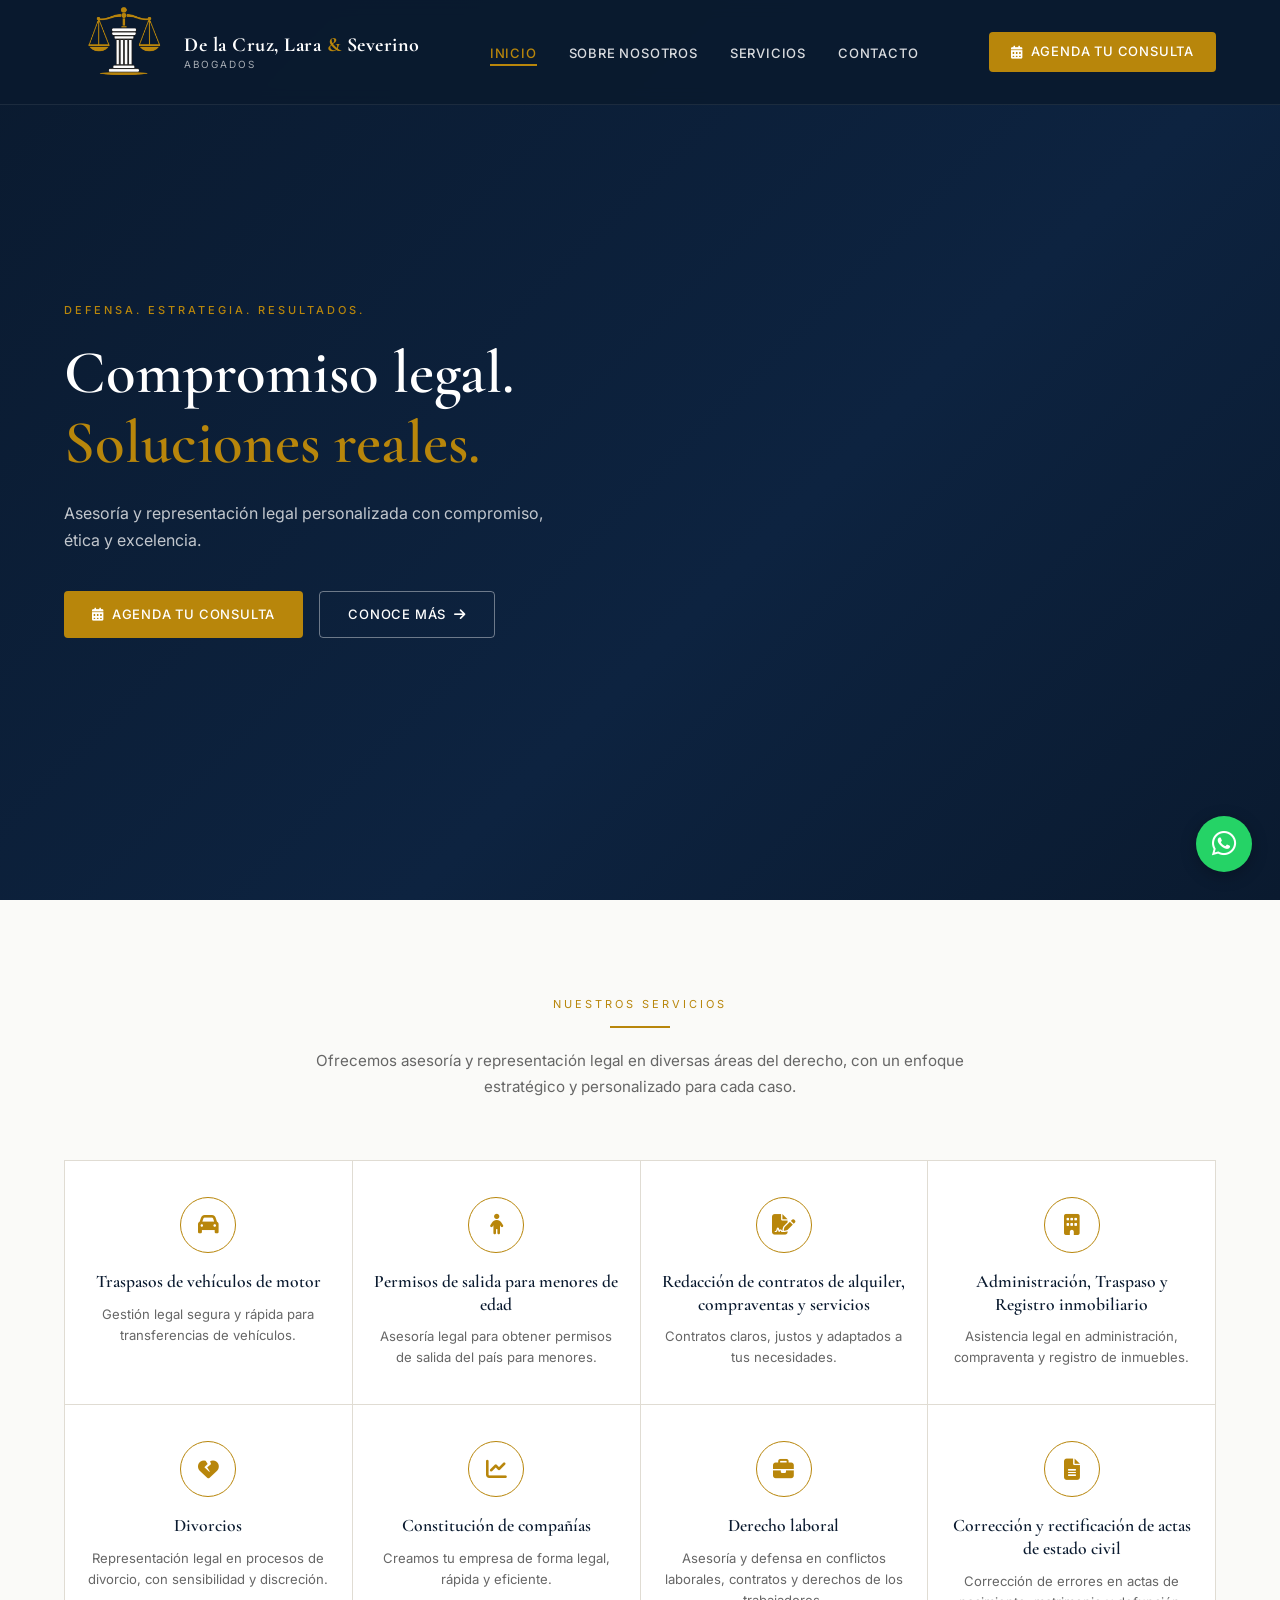
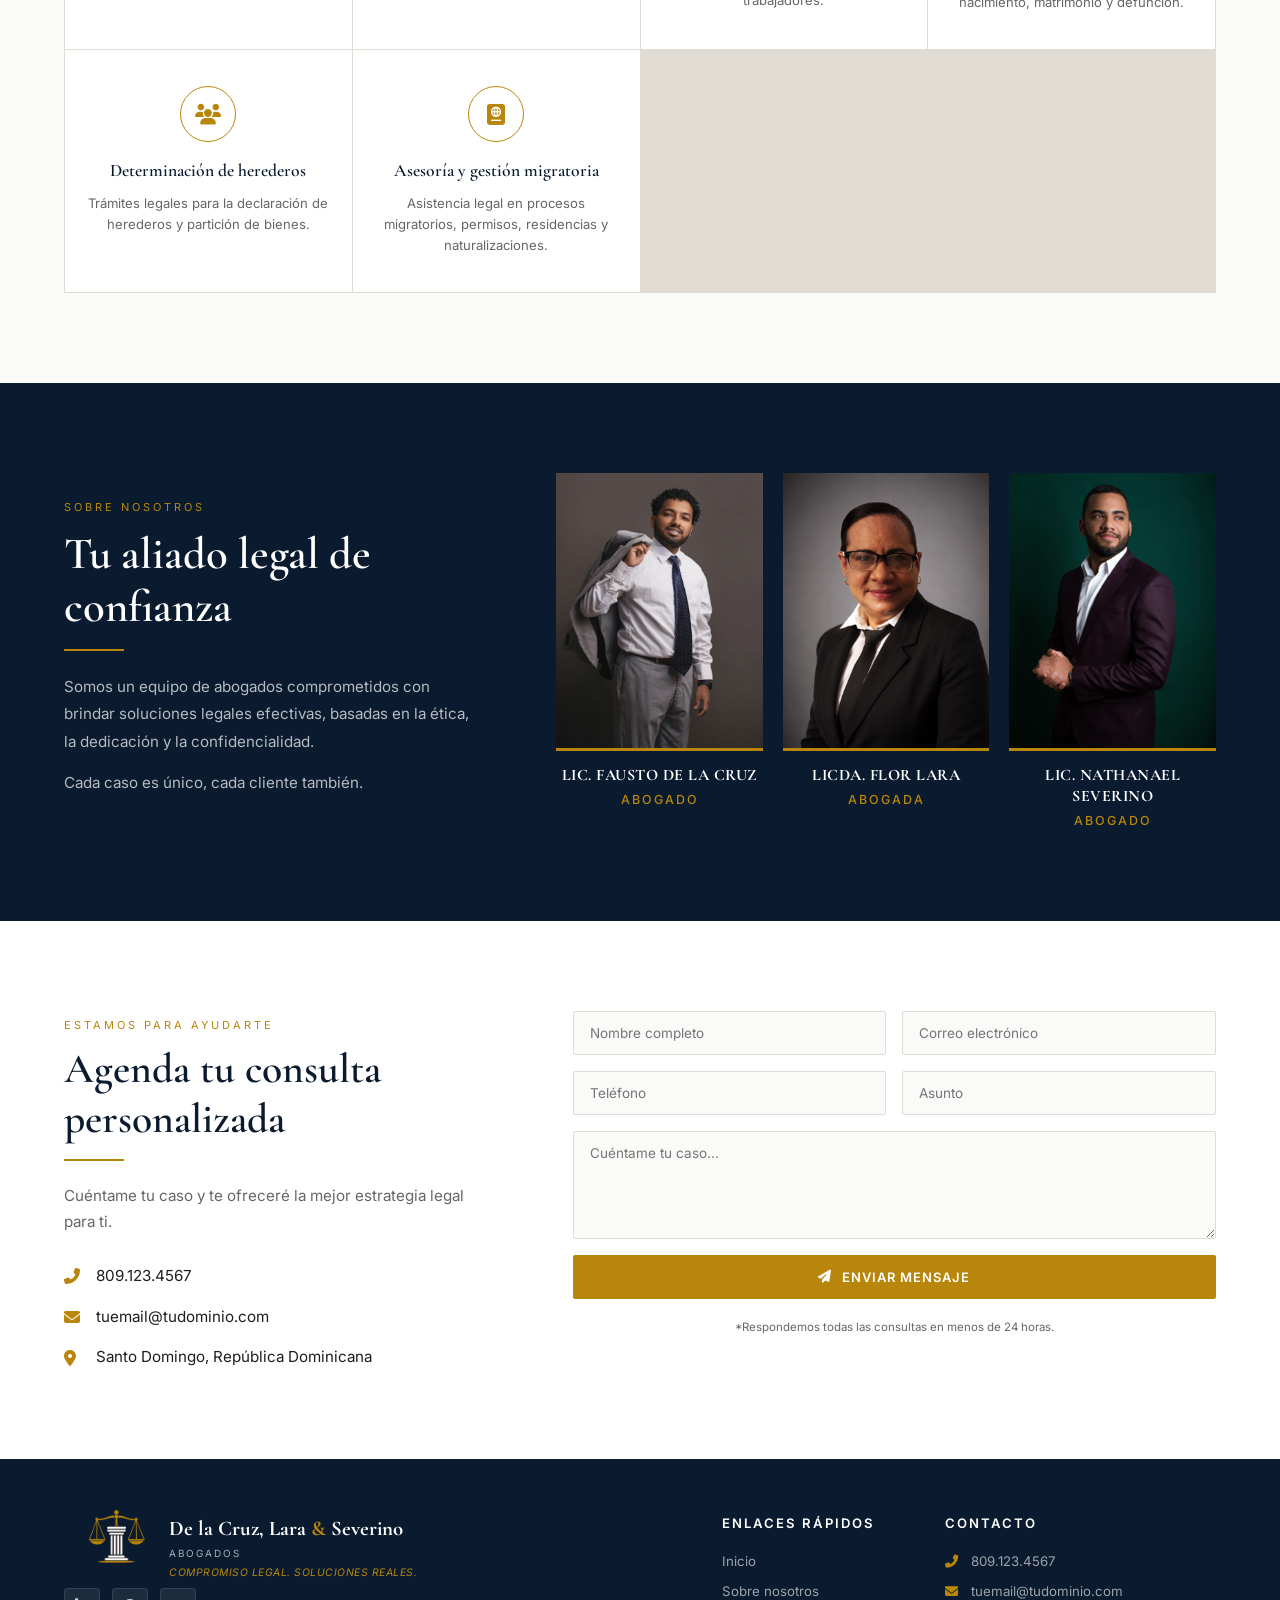
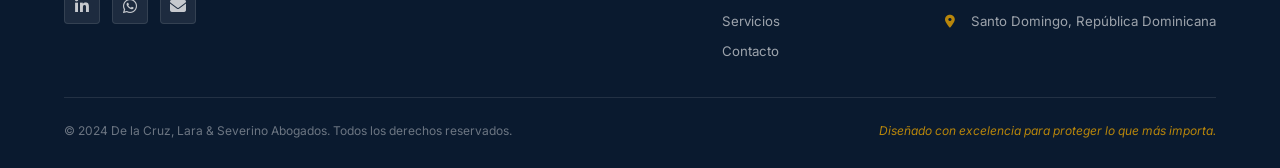
==== index.html @ ac481fff "Primer commit sitio web firma legal" ====
<!DOCTYPE html>
<html lang="es">
<head>
    <meta charset="UTF-8">
    <meta name="viewport" content="width=device-width, initial-scale=1.0, user-scalable=yes">
    <title>De la Cruz, Lara & Severino | Abogados</title>
    <meta name="description" content="Firma de abogados en República Dominicana especializada en derecho laboral, migratorio, inmobiliario, corporativo y civil. Compromiso legal, soluciones reales.">
    <link href="https://fonts.googleapis.com/css2?family=Cormorant+Garamond:wght@400;500;600;700&family=Inter:wght@300;400;500;600;700&display=swap" rel="stylesheet">
    <link rel="stylesheet" href="https://cdnjs.cloudflare.com/ajax/libs/font-awesome/6.5.1/css/all.min.css">
    <link rel="stylesheet" href="css/style.css">
</head>
<body>

<!-- HEADER -->
<header class="header">
    <div class="container nav-container">
        <div class="logo-area">
            <img src="images/logo.png" alt="Logo De la Cruz, Lara & Severino" class="logo-img">
            <div class="logo-text">
                <div class="logo-firma">De la Cruz, Lara <span>&</span> Severino</div>
                <div class="logo-sub">ABOGADOS</div>
            </div>
        </div>
        <nav>
            <ul class="menu">
                <li><a href="#inicio" class="active">Inicio</a></li>
                <li><a href="#sobre-nosotros">Sobre nosotros</a></li>
                <li><a href="#servicios">Servicios</a></li>
                <li><a href="#contacto">Contacto</a></li>
            </ul>
        </nav>
        <a href="#contacto" class="btn-header"><i class="fas fa-calendar-alt"></i> Agenda tu consulta</a>
    </div>
</header>

<main>
    <!-- HERO -->
    <section id="inicio" class="hero">
        <div class="container hero-container">
            <div class="hero-text">
                <p class="hero-eyebrow">DEFENSA. ESTRATEGIA. RESULTADOS.</p>
                <h1>Compromiso legal.<br><span>Soluciones reales.</span></h1>
                <p class="hero-desc">Asesoría y representación legal personalizada con compromiso, ética y excelencia.</p>
                <div class="hero-buttons">
                    <a href="#contacto" class="btn-primary"><i class="fas fa-calendar-alt"></i> Agenda tu consulta</a>
                    <a href="#servicios" class="btn-secondary">Conoce más <i class="fas fa-arrow-right"></i></a>
                </div>
            </div>
            <div class="hero-image">
                <img src="images/hero-team.png" alt="Equipo de abogados" onerror="this.style.display='none'">
            </div>
        </div>
    </section>

    <!-- SERVICIOS -->
    <section id="servicios" class="services">
        <div class="container">
            <div class="services-header">
                <span>NUESTROS SERVICIOS</span>
                <div class="gold-line"></div>
                <p>Ofrecemos asesoría y representación legal en diversas áreas del derecho, con un enfoque estratégico y personalizado para cada caso.</p>
            </div>
            <div class="services-grid">
                <div class="service-item">
                    <div class="service-icon"><i class="fas fa-car"></i></div>
                    <h3>Traspasos de vehículos de motor</h3>
                    <p>Gestión legal segura y rápida para transferencias de vehículos.</p>
                </div>
                <div class="service-item">
                    <div class="service-icon"><i class="fas fa-child"></i></div>
                    <h3>Permisos de salida para menores de edad</h3>
                    <p>Asesoría legal para obtener permisos de salida del país para menores.</p>
                </div>
                <div class="service-item">
                    <div class="service-icon"><i class="fas fa-file-signature"></i></div>
                    <h3>Redacción de contratos de alquiler, compraventas y servicios</h3>
                    <p>Contratos claros, justos y adaptados a tus necesidades.</p>
                </div>
                <div class="service-item">
                    <div class="service-icon"><i class="fas fa-building"></i></div>
                    <h3>Administración, Traspaso y Registro inmobiliario</h3>
                    <p>Asistencia legal en administración, compraventa y registro de inmuebles.</p>
                </div>
                <div class="service-item">
                    <div class="service-icon"><i class="fas fa-heart-broken"></i></div>
                    <h3>Divorcios</h3>
                    <p>Representación legal en procesos de divorcio, con sensibilidad y discreción.</p>
                </div>
                <div class="service-item">
                    <div class="service-icon"><i class="fas fa-chart-line"></i></div>
                    <h3>Constitución de compañías</h3>
                    <p>Creamos tu empresa de forma legal, rápida y eficiente.</p>
                </div>
                <div class="service-item">
                    <div class="service-icon"><i class="fas fa-briefcase"></i></div>
                    <h3>Derecho laboral</h3>
                    <p>Asesoría y defensa en conflictos laborales, contratos y derechos de los trabajadores.</p>
                </div>
                <div class="service-item">
                    <div class="service-icon"><i class="fas fa-file-alt"></i></div>
                    <h3>Corrección y rectificación de actas de estado civil</h3>
                    <p>Corrección de errores en actas de nacimiento, matrimonio y defunción.</p>
                </div>
                <div class="service-item">
                    <div class="service-icon"><i class="fas fa-users"></i></div>
                    <h3>Determinación de herederos</h3>
                    <p>Trámites legales para la declaración de herederos y partición de bienes.</p>
                </div>
                <div class="service-item">
                    <div class="service-icon"><i class="fas fa-passport"></i></div>
                    <h3>Asesoría y gestión migratoria</h3>
                    <p>Asistencia legal en procesos migratorios, permisos, residencias y naturalizaciones.</p>
                </div>
            </div>
        </div>
    </section>

    <!-- SOBRE NOSOTROS -->
    <section id="sobre-nosotros" class="about">
        <div class="container about-container">
            <div class="about-left">
                <span class="section-eyebrow">SOBRE NOSOTROS</span>
                <h2>Tu aliado legal de confianza</h2>
                <div class="gold-line-left"></div>
                <p>Somos un equipo de abogados comprometidos con brindar soluciones legales efectivas, basadas en la ética, la dedicación y la confidencialidad.</p>
                <p>Cada caso es único, cada cliente también.</p>
            </div>
            <div class="about-right">
                <div class="about-team">
                    <div class="team-member">
                        <div class="member-img-wrap">
                            <img src="images/fausto.png" alt="Fausto De La Cruz" class="member-img">
                        </div>
                        <h3>LIC. FAUSTO DE LA CRUZ</h3>
                        <p>Abogado</p>
                    </div>
                    <div class="team-member">
                        <div class="member-img-wrap">
                            <img src="images/flor.png" alt="Flor Lara" class="member-img">
                        </div>
                        <h3>LICDA. FLOR LARA</h3>
                        <p>Abogada</p>
                    </div>
                    <div class="team-member">
                        <div class="member-img-wrap">
                            <img src="images/nathanael.png" alt="Nathanael Severino" class="member-img">
                        </div>
                        <h3>LIC. NATHANAEL SEVERINO</h3>
                        <p>Abogado</p>
                    </div>
                </div>
            </div>
        </div>
    </section>

    <!-- CONTACTO -->
    <section id="contacto" class="contact">
        <div class="container">
            <div class="contact-wrapper">
                <div class="contact-left">
                    <span class="section-eyebrow light">ESTAMOS PARA AYUDARTE</span>
                    <h2>Agenda tu consulta personalizada</h2>
                    <div class="gold-line-left"></div>
                    <p>Cuéntame tu caso y te ofreceré la mejor estrategia legal para ti.</p>
                    <ul class="contact-info-list">
                        <li><i class="fas fa-phone-alt"></i> 809.123.4567</li>
                        <li><i class="fas fa-envelope"></i> tuemail@tudominio.com</li>
                        <li><i class="fas fa-map-marker-alt"></i> Santo Domingo, República Dominicana</li>
                    </ul>
                </div>
                <div class="contact-right">
                    <form class="contact-form" id="contactForm">
                        <div class="form-row">
                            <input type="text" placeholder="Nombre completo" required>
                            <input type="email" placeholder="Correo electrónico" required>
                        </div>
                        <div class="form-row">
                            <input type="tel" placeholder="Teléfono" required>
                            <input type="text" placeholder="Asunto" required>
                        </div>
                        <textarea placeholder="Cuéntame tu caso..." rows="5" required></textarea>
                        <button type="submit"><i class="fas fa-paper-plane"></i> Enviar mensaje</button>
                        <p class="response-note">*Respondemos todas las consultas en menos de 24 horas.</p>
                    </form>
                </div>
            </div>
        </div>
    </section>
</main>

<!-- FOOTER -->
<footer class="footer">
    <div class="container">
        <div class="footer-top">
            <div class="footer-logo-area">
                <div class="footer-logo-wrap">
                    <img src="images/logo.png" alt="Logo" class="footer-logo-img">
                    <div>
                        <div class="logo-firma-footer">De la Cruz, Lara <span>&</span> Severino</div>
                        <div class="logo-sub-footer">ABOGADOS</div>
                        <div class="logo-eslogan-footer">COMPROMISO LEGAL. SOLUCIONES REALES.</div>
                    </div>
                </div>
                <div class="footer-social">
                    <a href="#" target="_blank"><i class="fab fa-linkedin-in"></i></a>
                    <a href="#" target="_blank"><i class="fab fa-whatsapp"></i></a>
                    <a href="#" target="_blank"><i class="fas fa-envelope"></i></a>
                </div>
            </div>
            <div class="footer-links">
                <div class="footer-col">
                    <h4>ENLACES RÁPIDOS</h4>
                    <ul>
                        <li><a href="#inicio">Inicio</a></li>
                        <li><a href="#sobre-nosotros">Sobre nosotros</a></li>
                        <li><a href="#servicios">Servicios</a></li>
                        <li><a href="#contacto">Contacto</a></li>
                    </ul>
                </div>
                <div class="footer-col">
                    <h4>CONTACTO</h4>
                    <ul>
                        <li><i class="fas fa-phone-alt"></i> 809.123.4567</li>
                        <li><i class="fas fa-envelope"></i> tuemail@tudominio.com</li>
                        <li><i class="fas fa-map-marker-alt"></i> Santo Domingo, República Dominicana</li>
                    </ul>
                </div>
            </div>
        </div>
        <div class="footer-bottom">
            <p>© 2024 De la Cruz, Lara & Severino Abogados. Todos los derechos reservados.</p>
            <p class="footer-quote">Diseñado con excelencia para proteger lo que más importa.</p>
        </div>
    </div>
</footer>

<a href="https://wa.me/18091234567" class="whatsapp-btn" target="_blank">
    <i class="fab fa-whatsapp"></i>
</a>

<script src="js/app.js"></script>
</body>
</html>
---- css/style.css ----
/* ==========================================
RESET & GLOBAL
========================================== */
* {
    margin: 0;
    padding: 0;
    box-sizing: border-box;
}

html { scroll-behavior: smooth; }

body {
    font-family: 'Inter', sans-serif;
    background: #FFFFFF;
    color: #1a1a1a;
    line-height: 1.5;
}

img { max-width: 100%; display: block; }
a { text-decoration: none; }
ul { list-style: none; }

/* ==========================================
VARIABLES
========================================== */
:root {
    --navy: #0a1a2f;
    --gold: #b8860b;
    --gold-light: #d4a017;
    --cream: #f5f0e8;
    --white: #ffffff;
    --text-dark: #1e1e1e;
    --text-light: #666666;
    --border-light: #e0dcd3;
}

.container {
    width: 90%;
    max-width: 1200px;
    margin: 0 auto;
}

/* ==========================================
HEADER
========================================== */
.header {
    position: fixed;
    top: 0; left: 0;
    width: 100%;
    z-index: 9999;
    background: rgba(10, 26, 47, 0.97);
    backdrop-filter: blur(8px);
    border-bottom: 1px solid rgba(255,255,255,0.08);
    padding: 20px 0;
    transition: all 0.3s ease;
}

.nav-container {
    display: flex;
    align-items: center;
    justify-content: space-between;
    gap: 20px;
}

.logo-area {
    display: flex;
    align-items: center;
    gap:0;
}

.logo-img{
    height: 80px;
    width: auto;
    transform: scale(1.75) translateY(3px);
    transform-origin: center;
    margin-right: 0;
    margin-left: 0;
}

.logo-text {
    display: flex;
    flex-direction: column;
    line-height: 1.2;
}

.logo-firma {
    font-family: 'Cormorant Garamond', serif;
    font-size: 1.25rem;
    font-weight: 700;
    color: #fff;
    letter-spacing: 0.5px;
}

.logo-firma span { color: var(--gold); }

.logo-sub {
    font-size: 0.62rem;
    letter-spacing: 2px;
    color: rgba(255,255,255,0.65);
    margin-top: 2px;
}

.menu {
    display: flex;
    gap: 32px;
}

.menu a {
    color: rgba(255,255,255,0.85);
    font-size: 13px;
    font-weight: 500;
    letter-spacing: 0.8px;
    text-transform: uppercase;
    transition: 0.3s;
    padding-bottom: 3px;
    border-bottom: 2px solid transparent;
}

.menu a:hover,
.menu a.active {
    color: var(--gold);
    border-bottom-color: var(--gold);
}

.btn-header {
    background: var(--gold);
    padding: 10px 22px;
    border-radius: 4px;
    color: white;
    font-weight: 500;
    font-size: 13px;
    text-transform: uppercase;
    letter-spacing: 0.8px;
    transition: 0.3s;
    white-space: nowrap;
    display: flex;
    align-items: center;
    gap: 8px;
}

.btn-header:hover { background: var(--gold-light); }

/* ==========================================
GOLD DECORATORS
========================================== */
.gold-line {
    width: 60px;
    height: 2px;
    background: var(--gold);
    margin: 12px auto 20px;
}

.gold-line-left {
    width: 60px;
    height: 2px;
    background: var(--gold);
    margin: 14px 0 22px;
}

.section-eyebrow {
    display: inline-block;
    color: var(--gold);
    font-size: 11px;
    letter-spacing: 3px;
    text-transform: uppercase;
    margin-bottom: 12px;
}

.section-eyebrow.light { color: var(--gold); }

/* ==========================================
HERO
========================================== */
.hero {
    min-height: 100vh;
    display: flex;
    align-items: center;
    background: linear-gradient(135deg, #0a1a2f 0%, #0d2340 60%, #0a1a2f 100%);
    padding: 100px 0 60px;
    overflow: hidden;
}

.hero-container {
    display: grid;
    grid-template-columns: 1fr 1fr;
    align-items: center;
    gap: 60px;
}

.hero-eyebrow {
    color: var(--gold);
    font-size: 11px;
    letter-spacing: 3px;
    text-transform: uppercase;
    margin-bottom: 20px;
    font-weight: 500;
}

.hero-text h1 {
    font-family: 'Cormorant Garamond', serif;
    font-size: 3.8rem;
    font-weight: 600;
    color: white;
    line-height: 1.15;
    margin-bottom: 22px;
}

.hero-text h1 span { color: var(--gold); }

.hero-desc {
    font-size: 1rem;
    color: rgba(255,255,255,0.75);
    line-height: 1.7;
    margin-bottom: 36px;
    max-width: 480px;
}

.hero-buttons {
    display: flex;
    gap: 16px;
    flex-wrap: wrap;
}

.btn-primary {
    background: var(--gold);
    padding: 13px 28px;
    border-radius: 4px;
    color: white;
    font-weight: 500;
    font-size: 13px;
    text-transform: uppercase;
    letter-spacing: 0.8px;
    transition: 0.3s;
    display: inline-flex;
    align-items: center;
    gap: 8px;
}

.btn-primary:hover {
    background: var(--gold-light);
    transform: translateY(-2px);
}

.btn-secondary {
    background: transparent;
    border: 1.5px solid rgba(255,255,255,0.4);
    padding: 13px 28px;
    border-radius: 4px;
    color: white;
    font-weight: 500;
    font-size: 13px;
    text-transform: uppercase;
    letter-spacing: 0.8px;
    transition: 0.3s;
    display: inline-flex;
    align-items: center;
    gap: 8px;
}

.btn-secondary:hover {
    border-color: var(--gold);
    color: var(--gold);
}

.hero-image {
    display: flex;
    justify-content: flex-end;
    align-items: flex-end;
}

.hero-image img {
    max-height: 75vh;
    object-fit: cover;
    border-radius: 2px;
}

/* ==========================================
SERVICIOS
========================================== */
.services {
    padding: 90px 0;
    background: #fafaf8;
}

.services-header {
    text-align: center;
    max-width: 700px;
    margin: 0 auto 60px;
}

.services-header span {
    display: inline-block;
    color: var(--gold);
    font-size: 11px;
    letter-spacing: 3px;
    text-transform: uppercase;
}

.services-header p {
    font-size: 0.95rem;
    color: var(--text-light);
    line-height: 1.7;
}

.services-grid {
    display: grid;
    grid-template-columns: repeat(4, 1fr);
    gap: 1px;
    background: var(--border-light);
    border: 1px solid var(--border-light);
}

.service-item {
    text-align: center;
    padding: 36px 20px;
    background: white;
    transition: 0.3s;
}

.service-item:hover {
    background: #fffdf7;
}

.service-icon {
    width: 56px;
    height: 56px;
    border: 1px solid var(--gold);
    border-radius: 50%;
    display: flex;
    align-items: center;
    justify-content: center;
    margin: 0 auto 18px;
    transition: 0.3s;
}

.service-item:hover .service-icon {
    background: var(--gold);
}

.service-item:hover .service-icon i {
    color: white;
}

.service-icon i {
    font-size: 1.3rem;
    color: var(--gold);
    transition: 0.3s;
}

.service-item h3 {
    font-family: 'Cormorant Garamond', serif;
    font-size: 1.1rem;
    font-weight: 600;
    color: var(--navy);
    margin-bottom: 10px;
    line-height: 1.3;
}

.service-item p {
    font-size: 0.82rem;
    color: var(--text-light);
    line-height: 1.6;
}

/* ==========================================
SOBRE NOSOTROS
========================================== */
.about {
    padding: 90px 0;
    background: var(--navy);
}

.about-container {
    display: grid;
    grid-template-columns: 1fr 1.6fr;
    gap: 80px;
    align-items: center;
}

.about-left .section-eyebrow { color: var(--gold); }

.about-left h2 {
    font-family: 'Cormorant Garamond', serif;
    font-size: 2.8rem;
    font-weight: 600;
    color: white;
    line-height: 1.2;
}

.about-left p {
    font-size: 0.95rem;
    color: rgba(255,255,255,0.7);
    line-height: 1.8;
    margin-bottom: 14px;
}

.about-team {
    display: grid;
    grid-template-columns: repeat(3, 1fr);
    gap: 20px;
}

.team-member {
    text-align: center;
}

.member-img-wrap {
    overflow: hidden;
    border-bottom: 3px solid var(--gold);
    margin-bottom: 14px;
}

.member-img {
    width: 100%;
    aspect-ratio: 3/4;
    object-fit: cover;
    object-position: top;
    display: block;
    filter: grayscale(10%);
    transition: 0.4s;
}

.team-member:hover .member-img {
    transform: scale(1.03);
    filter: grayscale(0%);
}

.team-member h3 {
    font-family: 'Cormorant Garamond', serif;
    font-size: 1rem;
    font-weight: 700;
    color: white;
    letter-spacing: 0.5px;
    line-height: 1.3;
    margin-bottom: 5px;
}

.team-member p {
    font-size: 0.78rem;
    color: var(--gold);
    text-transform: uppercase;
    letter-spacing: 2px;
    font-weight: 500;
}

/* ==========================================
CONTACTO
========================================== */
.contact {
    padding: 90px 0;
    background: white;
}

.contact-wrapper {
    display: grid;
    grid-template-columns: 1fr 1.5fr;
    gap: 80px;
    align-items: start;
}

.contact-left h2 {
    font-family: 'Cormorant Garamond', serif;
    font-size: 2.6rem;
    font-weight: 600;
    color: var(--navy);
    line-height: 1.2;
}

.contact-left > p {
    font-size: 0.95rem;
    color: var(--text-light);
    line-height: 1.7;
    margin-bottom: 30px;
}

.contact-info-list {
    display: flex;
    flex-direction: column;
    gap: 18px;
}

.contact-info-list li {
    display: flex;
    align-items: center;
    gap: 14px;
    font-size: 0.95rem;
    color: var(--text-dark);
}

.contact-info-list i {
    color: var(--gold);
    width: 18px;
    font-size: 1rem;
}

.contact-form {
    display: flex;
    flex-direction: column;
    gap: 16px;
}

.form-row {
    display: grid;
    grid-template-columns: 1fr 1fr;
    gap: 16px;
}

.contact-form input,
.contact-form textarea {
    width: 100%;
    padding: 13px 16px;
    border: 1px solid var(--border-light);
    font-family: 'Inter', sans-serif;
    font-size: 13.5px;
    color: var(--text-dark);
    background: #fafaf8;
    transition: 0.3s;
    border-radius: 2px;
}

.contact-form input:focus,
.contact-form textarea:focus {
    outline: none;
    border-color: var(--gold);
    background: white;
}

.contact-form button {
    background: var(--gold);
    border: none;
    padding: 14px;
    color: white;
    font-family: 'Inter', sans-serif;
    font-weight: 600;
    text-transform: uppercase;
    letter-spacing: 1px;
    font-size: 13px;
    cursor: pointer;
    transition: 0.3s;
    border-radius: 2px;
    display: flex;
    align-items: center;
    justify-content: center;
    gap: 10px;
}

.contact-form button:hover { background: var(--gold-light); }

.response-note {
    font-size: 11.5px;
    color: var(--text-light);
    text-align: center;
    margin-top: 4px;
}

/* ==========================================
FOOTER
========================================== */
.footer {
    background: var(--navy);
    padding: 55px 0 28px;
}

.footer-top {
    display: flex;
    justify-content: space-between;
    align-items: flex-start;
    flex-wrap: wrap;
    gap: 40px;
    padding-bottom: 36px;
    border-bottom: 1px solid rgba(255,255,255,0.1);
}

.footer-logo-wrap {
    display: flex;
    align-items: center;
    gap: 0px;
}

.footer-logo-img{
    height: 70px;
    width: auto;
    transform: scale(1.55);
    transform-origin: center;
}

.logo-firma-footer {
    font-family: 'Cormorant Garamond', serif;
    font-size: 1.3rem;
    font-weight: 700;
    color: #fff;
    line-height: 1.2;
}

.logo-firma-footer span { color: var(--gold); }

.logo-sub-footer {
    font-size: 0.62rem;
    letter-spacing: 2px;
    color: rgba(255,255,255,0.65);
    margin-top: 4px;
}

.logo-eslogan-footer {
    font-size: 0.65rem;
    color: var(--gold);
    font-style: italic;
    margin-top: 4px;
    letter-spacing: 0.5px;
}

.footer-social {
    display: flex;
    gap: 12px;
    margin-top: 4px;
}

.footer-social a {
    width: 36px;
    height: 36px;
    background: rgba(255,255,255,0.08);
    border-radius: 4px;
    display: flex;
    align-items: center;
    justify-content: center;
    color: rgba(255,255,255,0.75);
    font-size: 1rem;
    transition: 0.3s;
    border: 1px solid rgba(255,255,255,0.1);
}

.footer-social a:hover {
    background: var(--gold);
    color: white;
    border-color: var(--gold);
}

.footer-links {
    display: flex;
    gap: 70px;
    flex-wrap: wrap;
}

.footer-col h4 {
    color: white;
    font-size: 0.82rem;
    font-weight: 600;
    margin-bottom: 18px;
    letter-spacing: 2px;
}

.footer-col ul {
    display: flex;
    flex-direction: column;
    gap: 10px;
}

.footer-col a,
.footer-col li {
    color: rgba(255,255,255,0.6);
    font-size: 0.83rem;
    transition: 0.3s;
    display: flex;
    align-items: center;
    gap: 10px;
}

.footer-col a:hover { color: var(--gold); }

.footer-col i {
    color: var(--gold);
    width: 16px;
    font-size: 0.82rem;
}

.footer-bottom {
    text-align: center;
    padding-top: 24px;
    display: flex;
    justify-content: space-between;
    align-items: center;
    flex-wrap: wrap;
    gap: 10px;
}

.footer-bottom p {
    color: rgba(255,255,255,0.4);
    font-size: 0.75rem;
}

.footer-quote {
    color: var(--gold) !important;
    font-style: italic;
    font-size: 0.75rem !important;
}

/* ==========================================
WHATSAPP
========================================== */
.whatsapp-btn {
    position: fixed;
    bottom: 28px;
    right: 28px;
    width: 56px;
    height: 56px;
    background: #25D366;
    border-radius: 50%;
    display: flex;
    align-items: center;
    justify-content: center;
    color: white;
    font-size: 28px;
    transition: 0.3s;
    z-index: 9999;
    box-shadow: 0 4px 16px rgba(0,0,0,0.25);
}

.whatsapp-btn:hover { transform: scale(1.08); }

/* ==========================================
RESPONSIVE
========================================== */
@media (max-width: 1100px) {
    .services-grid { grid-template-columns: repeat(3, 1fr); }
    .hero-text h1 { font-size: 3.2rem; }
}

@media (max-width: 992px) {
    .hero-container { grid-template-columns: 1fr; }
    .hero-image { display: none; }
    .about-container { grid-template-columns: 1fr; gap: 40px; }
    .contact-wrapper { grid-template-columns: 1fr; gap: 40px; }
    .services-grid { grid-template-columns: repeat(2, 1fr); }
    .footer-top { flex-direction: column; }
    .footer-bottom { flex-direction: column; text-align: center; }
}

@media (max-width: 768px) {
    .menu, .btn-header { display: none; }
    .hero-text h1 { font-size: 2.6rem; }
    .about-team { grid-template-columns: repeat(3, 1fr); gap: 12px; }
    .form-row { grid-template-columns: 1fr; }
    .services-grid { grid-template-columns: 1fr 1fr; }
    .footer-links { flex-direction: column; gap: 30px; }
    .about-left h2, .contact-left h2 { font-size: 2rem; }
}

@media (max-width: 480px) {
    .services-grid { grid-template-columns: 1fr; }
    .about-team { grid-template-columns: 1fr; max-width: 200px; margin: 0 auto; }
}
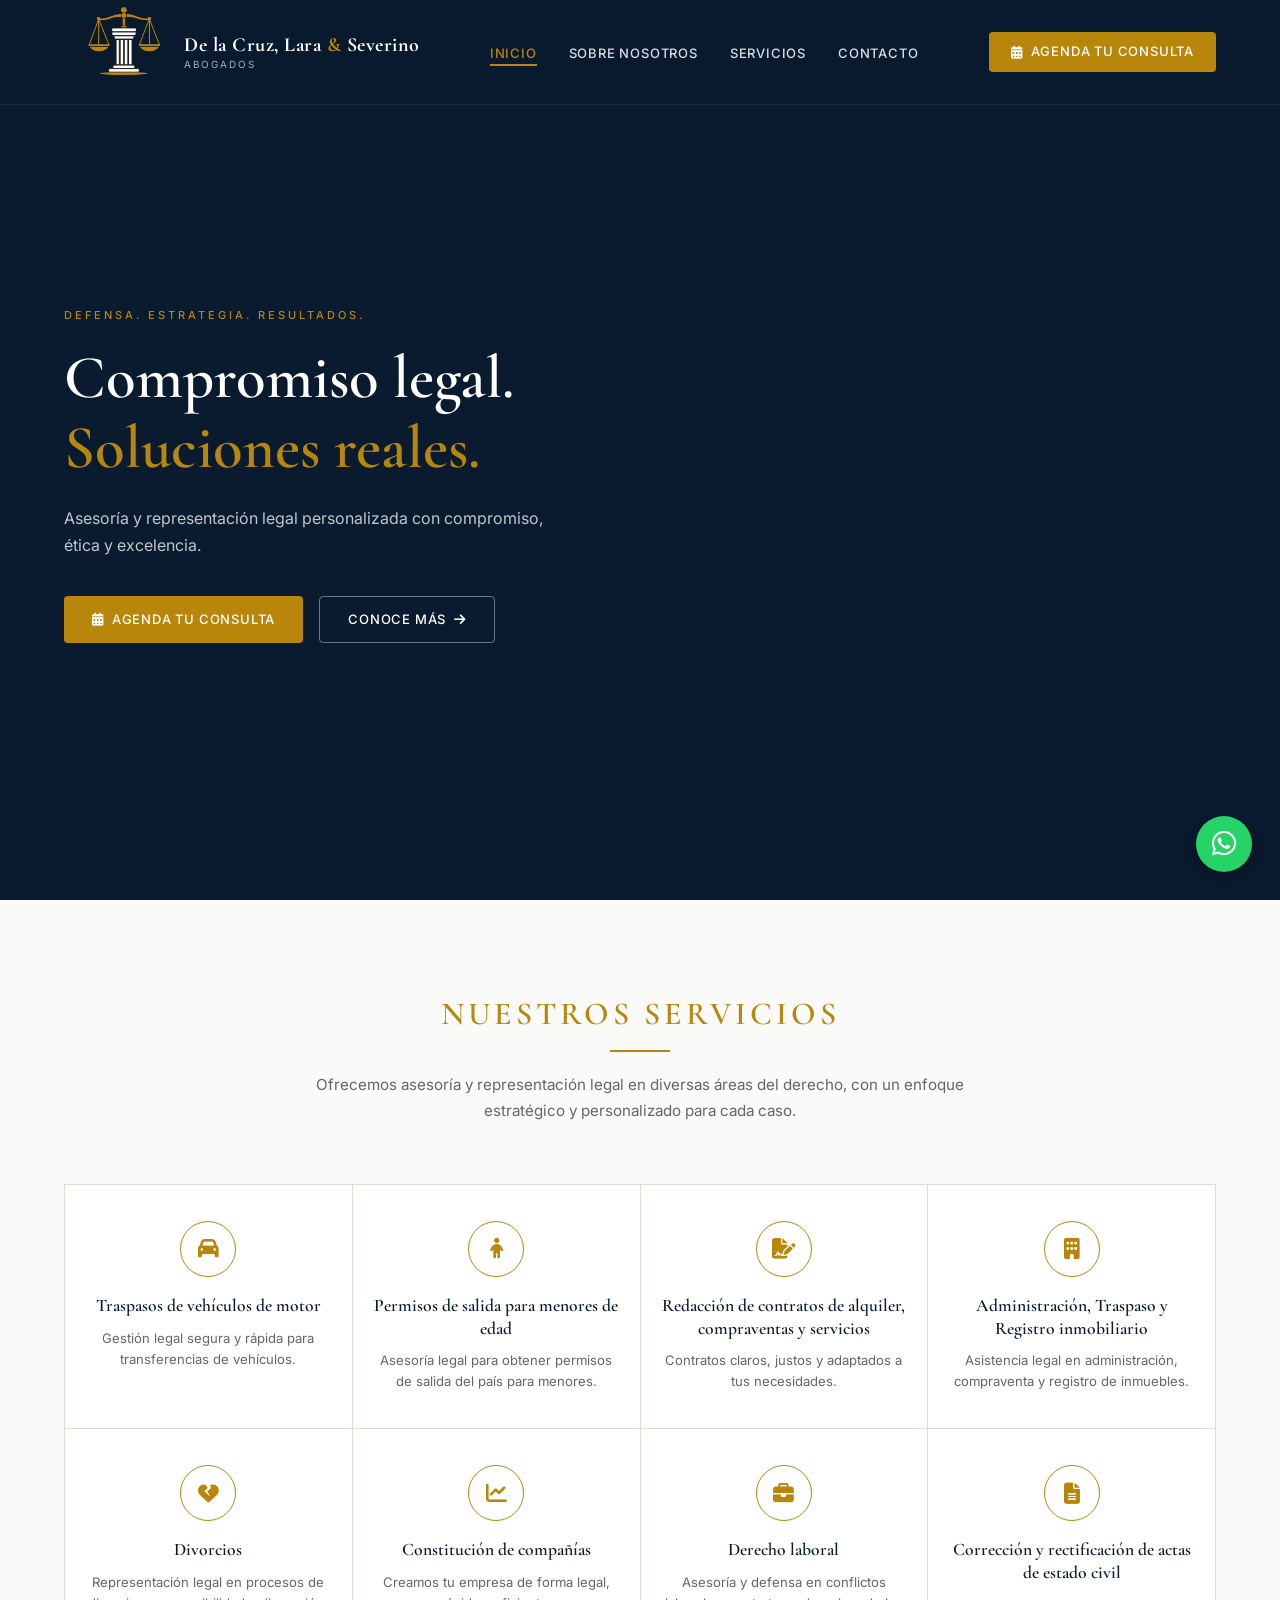
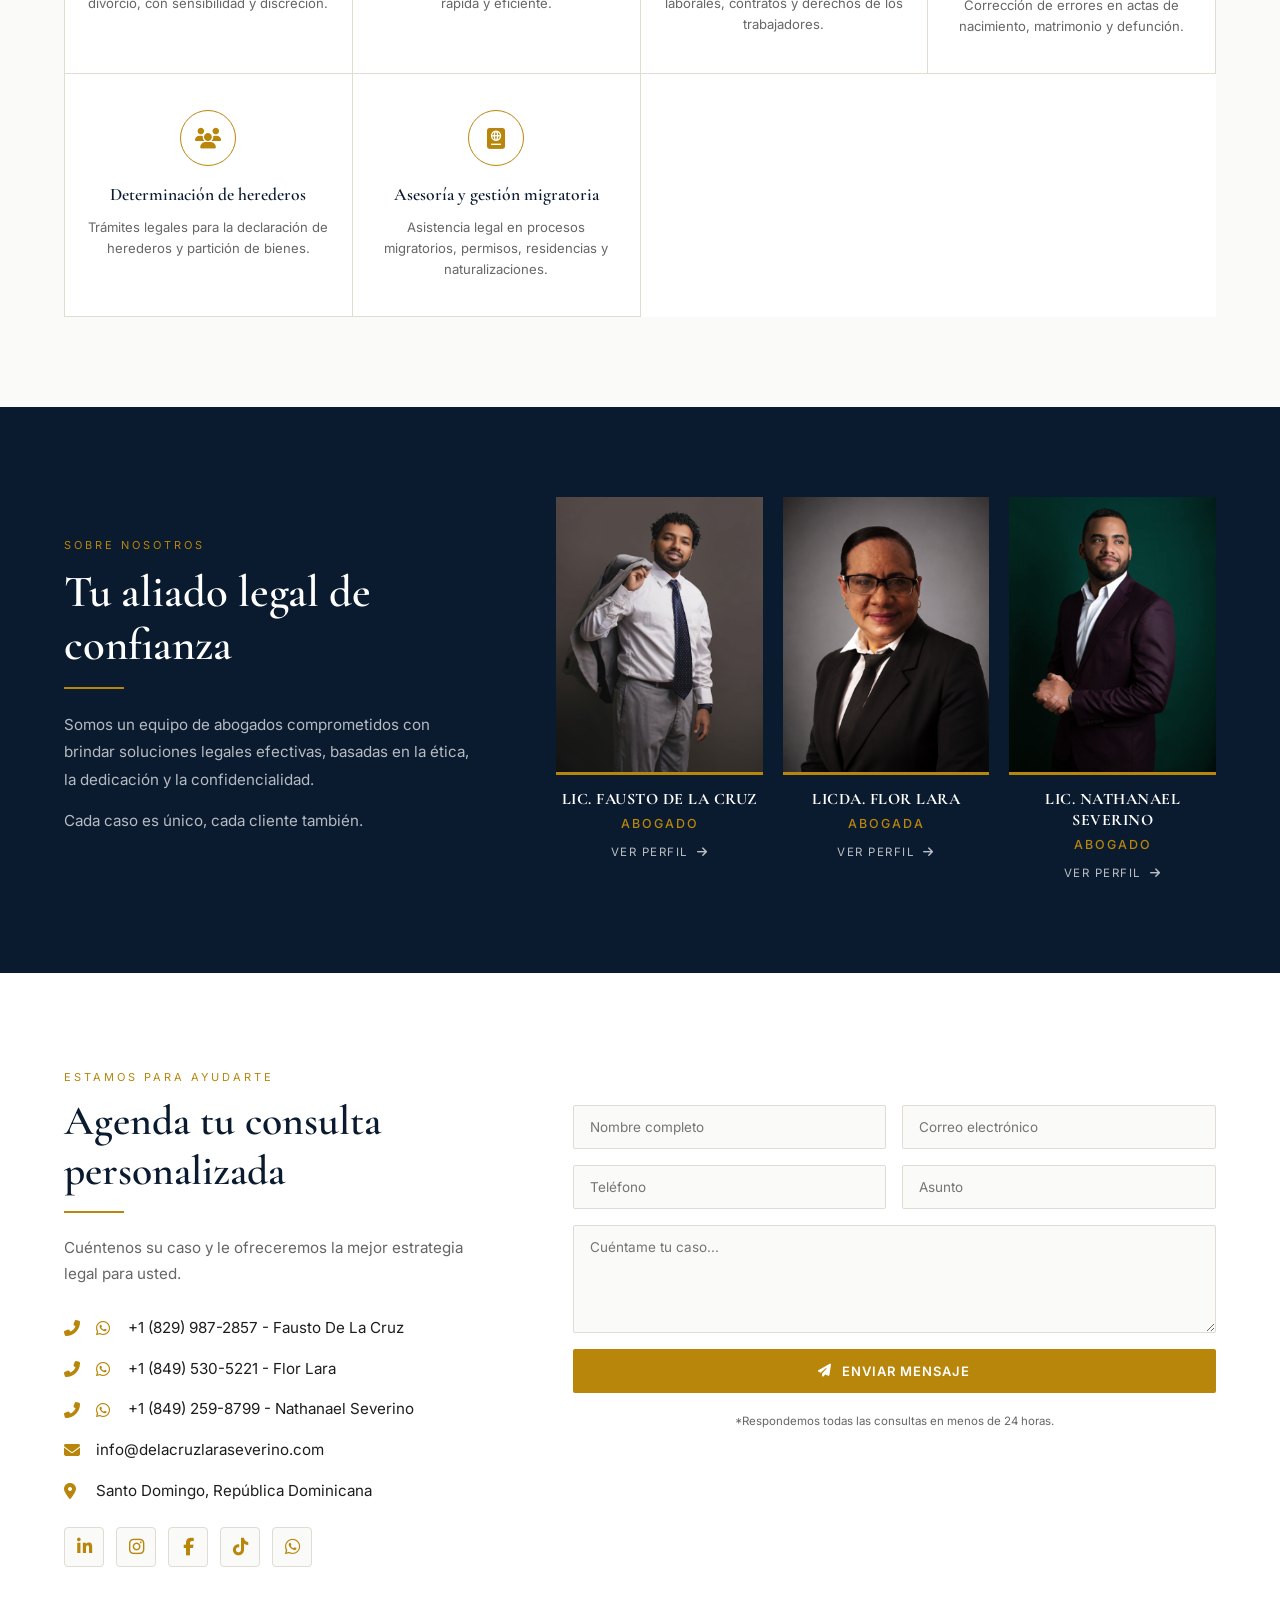
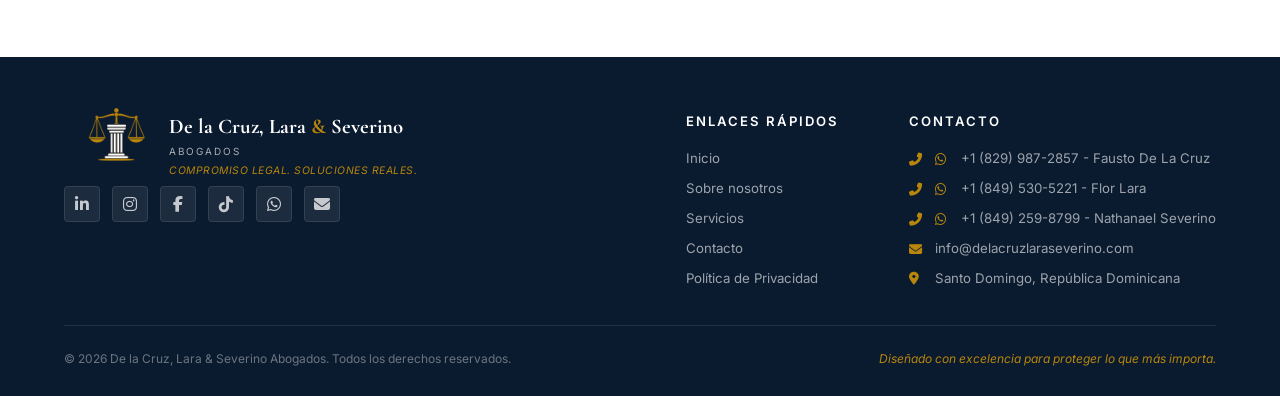
==== commit c85abee7: "politica de privacidad, estilos css, js, redes sociales etc" ====
--- a/index.html
+++ b/index.html
@@ -9,30 +9,9 @@
     <link rel="stylesheet" href="https://cdnjs.cloudflare.com/ajax/libs/font-awesome/6.5.1/css/all.min.css">
     <link rel="stylesheet" href="css/style.css">
 </head>
-<body>
+<body data-page="home">
 
-<!-- HEADER -->
-<header class="header">
-    <div class="container nav-container">
-        <div class="logo-area">
-            <img src="images/logo.png" alt="Logo De la Cruz, Lara & Severino" class="logo-img">
-            <div class="logo-text">
-                <div class="logo-firma">De la Cruz, Lara <span>&</span> Severino</div>
-                <div class="logo-sub">ABOGADOS</div>
-            </div>
-        </div>
-        <nav>
-            <ul class="menu">
-                <li><a href="#inicio" class="active">Inicio</a></li>
-                <li><a href="#sobre-nosotros">Sobre nosotros</a></li>
-                <li><a href="#servicios">Servicios</a></li>
-                <li><a href="#contacto">Contacto</a></li>
-            </ul>
-        </nav>
-        <a href="#contacto" class="btn-header"><i class="fas fa-calendar-alt"></i> Agenda tu consulta</a>
-    </div>
-</header>
-
+<div id="site-header"></div>
 <main>
     <!-- HERO -->
     <section id="inicio" class="hero">
@@ -127,27 +106,30 @@
             </div>
             <div class="about-right">
                 <div class="about-team">
-                    <div class="team-member">
+                    <a href="sobre-fausto.html" class="team-member" aria-label="Ver perfil profesional de Fausto De La Cruz">
                         <div class="member-img-wrap">
                             <img src="images/fausto.png" alt="Fausto De La Cruz" class="member-img">
                         </div>
                         <h3>LIC. FAUSTO DE LA CRUZ</h3>
                         <p>Abogado</p>
-                    </div>
-                    <div class="team-member">
+                        <span class="profile-link">Ver perfil <i class="fas fa-arrow-right"></i></span>
+                    </a>
+                    <a href="sobre-flor.html" class="team-member" aria-label="Ver perfil profesional de Flor Lara">
                         <div class="member-img-wrap">
                             <img src="images/flor.png" alt="Flor Lara" class="member-img">
                         </div>
                         <h3>LICDA. FLOR LARA</h3>
                         <p>Abogada</p>
-                    </div>
-                    <div class="team-member">
+                        <span class="profile-link">Ver perfil <i class="fas fa-arrow-right"></i></span>
+                    </a>
+                    <a href="sobre-nathanael.html" class="team-member" aria-label="Ver perfil profesional de Nathanael Severino">
                         <div class="member-img-wrap">
                             <img src="images/nathanael.png" alt="Nathanael Severino" class="member-img">
                         </div>
                         <h3>LIC. NATHANAEL SEVERINO</h3>
                         <p>Abogado</p>
-                    </div>
+                        <span class="profile-link">Ver perfil <i class="fas fa-arrow-right"></i></span>
+                    </a>
                 </div>
             </div>
         </div>
@@ -161,26 +143,35 @@
                     <span class="section-eyebrow light">ESTAMOS PARA AYUDARTE</span>
                     <h2>Agenda tu consulta personalizada</h2>
                     <div class="gold-line-left"></div>
-                    <p>Cuéntame tu caso y te ofreceré la mejor estrategia legal para ti.</p>
+                    <p>Cuéntenos su caso y le ofreceremos la mejor estrategia legal para usted.</p>
                     <ul class="contact-info-list">
-                        <li><i class="fas fa-phone-alt"></i> 809.123.4567</li>
-                        <li><i class="fas fa-envelope"></i> tuemail@tudominio.com</li>
+                        <li><i class="fas fa-phone-alt"></i><i class="fab fa-whatsapp"></i>+1 (829) 987-2857 - Fausto De La Cruz</li>
+                        <li><i class="fas fa-phone-alt"></i><i class="fab fa-whatsapp"></i>+1 (849) 530-5221 - Flor Lara</li>
+                        <li><i class="fas fa-phone-alt"></i><i class="fab fa-whatsapp"></i>+1 (849) 259-8799 - Nathanael Severino</li>
+                        <li><i class="fas fa-envelope"></i> info@delacruzlaraseverino.com</li>
                         <li><i class="fas fa-map-marker-alt"></i> Santo Domingo, República Dominicana</li>
                     </ul>
+                    <div class="contact-social">
+                        <a href="https://www.linkedin.com/company/de-la-cruz-lara-y-severino/" target="_blank" rel="noopener noreferrer"><i class="fab fa-linkedin-in"></i></a>
+                        <a href="https://www.instagram.com/dls.abogados" target="_blank" title="Instagram"><i class="fab fa-instagram"></i></a>
+                        <a href="https://www.facebook.com/share/18oiuTxrkp/?mibextid=wwXIfr" target="_blank" title="Facebook"><i class="fab fa-facebook-f"></i></a>
+                        <a href="https://www.tiktok.com/@dls.abogados" target="_blank" title="TikTok"><i class="fab fa-tiktok"></i></a>
+                        <a href="https://wa.me/18299872857" target="_blank" title="WhatsApp"><i class="fab fa-whatsapp"></i></a>
+                    </div>
                 </div>
                 <div class="contact-right">
                     <form class="contact-form" id="contactForm">
                         <div class="form-row">
-                            <input type="text" placeholder="Nombre completo" required>
-                            <input type="email" placeholder="Correo electrónico" required>
+                            <input type="text" name="nombre" id="f-nombre" placeholder="Nombre completo" required>
+                            <input type="email" name="email" id="f-email" placeholder="Correo electrónico" required>
                         </div>
                         <div class="form-row">
-                            <input type="tel" placeholder="Teléfono" required>
-                            <input type="text" placeholder="Asunto" required>
+                            <input type="tel" name="telefono" id="f-telefono" placeholder="Teléfono" required>
+                            <input type="text" name="asunto" id="f-asunto" placeholder="Asunto" required>
                         </div>
-                        <textarea placeholder="Cuéntame tu caso..." rows="5" required></textarea>
-                        <button type="submit"><i class="fas fa-paper-plane"></i> Enviar mensaje</button>
-                        <p class="response-note">*Respondemos todas las consultas en menos de 24 horas.</p>
+                        <textarea name="mensaje" id="f-mensaje" placeholder="Cuéntame tu caso..." rows="5" required></textarea>
+                        <button type="submit" id="submitBtn"><i class="fas fa-paper-plane"></i> Enviar mensaje</button>
+                        <p class="response-note" id="formStatus">*Respondemos todas las consultas en menos de 24 horas.</p>
                     </form>
                 </div>
             </div>
@@ -188,56 +179,8 @@
     </section>
 </main>
 
-<!-- FOOTER -->
-<footer class="footer">
-    <div class="container">
-        <div class="footer-top">
-            <div class="footer-logo-area">
-                <div class="footer-logo-wrap">
-                    <img src="images/logo.png" alt="Logo" class="footer-logo-img">
-                    <div>
-                        <div class="logo-firma-footer">De la Cruz, Lara <span>&</span> Severino</div>
-                        <div class="logo-sub-footer">ABOGADOS</div>
-                        <div class="logo-eslogan-footer">COMPROMISO LEGAL. SOLUCIONES REALES.</div>
-                    </div>
-                </div>
-                <div class="footer-social">
-                    <a href="#" target="_blank"><i class="fab fa-linkedin-in"></i></a>
-                    <a href="#" target="_blank"><i class="fab fa-whatsapp"></i></a>
-                    <a href="#" target="_blank"><i class="fas fa-envelope"></i></a>
-                </div>
-            </div>
-            <div class="footer-links">
-                <div class="footer-col">
-                    <h4>ENLACES RÁPIDOS</h4>
-                    <ul>
-                        <li><a href="#inicio">Inicio</a></li>
-                        <li><a href="#sobre-nosotros">Sobre nosotros</a></li>
-                        <li><a href="#servicios">Servicios</a></li>
-                        <li><a href="#contacto">Contacto</a></li>
-                    </ul>
-                </div>
-                <div class="footer-col">
-                    <h4>CONTACTO</h4>
-                    <ul>
-                        <li><i class="fas fa-phone-alt"></i> 809.123.4567</li>
-                        <li><i class="fas fa-envelope"></i> tuemail@tudominio.com</li>
-                        <li><i class="fas fa-map-marker-alt"></i> Santo Domingo, República Dominicana</li>
-                    </ul>
-                </div>
-            </div>
-        </div>
-        <div class="footer-bottom">
-            <p>© 2024 De la Cruz, Lara & Severino Abogados. Todos los derechos reservados.</p>
-            <p class="footer-quote">Diseñado con excelencia para proteger lo que más importa.</p>
-        </div>
-    </div>
-</footer>
-
-<a href="https://wa.me/18091234567" class="whatsapp-btn" target="_blank">
-    <i class="fab fa-whatsapp"></i>
-</a>
-
+<div id="site-footer"></div>
+<script src="js/layout.js"></script>
 <script src="js/app.js"></script>
 </body>
 </html>
--- a/css/style.css
+++ b/css/style.css
@@ -291,8 +291,10 @@
 .services-header span {
     display: inline-block;
     color: var(--gold);
-    font-size: 11px;
-    letter-spacing: 3px;
+    font-family: 'Cormorant Garamond', serif;
+    font-size: 2rem;
+    font-weight: 600;
+    letter-spacing: 4px;
     text-transform: uppercase;
 }
 
@@ -305,9 +307,10 @@
 .services-grid {
     display: grid;
     grid-template-columns: repeat(4, 1fr);
-    gap: 1px;
-    background: var(--border-light);
-    border: 1px solid var(--border-light);
+    gap: 0;
+    background: white;
+    border-top: 1px solid var(--border-light);
+    border-left: 1px solid var(--border-light);
 }
 
 .service-item {
@@ -315,6 +318,8 @@
     padding: 36px 20px;
     background: white;
     transition: 0.3s;
+    border-right: 1px solid var(--border-light);
+    border-bottom: 1px solid var(--border-light);
 }
 
 .service-item:hover {
@@ -458,6 +463,10 @@
     align-items: start;
 }
 
+.contact-right {
+    padding-top: 42px;
+}
+
 .contact-left h2 {
     font-family: 'Cormorant Garamond', serif;
     font-size: 2.6rem;
@@ -491,6 +500,32 @@
     color: var(--gold);
     width: 18px;
     font-size: 1rem;
+}
+
+.contact-social {
+    display: flex;
+    gap: 12px;
+    margin-top: 24px;
+}
+
+.contact-social a {
+    width: 40px;
+    height: 40px;
+    border: 1px solid var(--border-light);
+    border-radius: 4px;
+    display: flex;
+    align-items: center;
+    justify-content: center;
+    color: var(--gold);
+    font-size: 1.1rem;
+    transition: 0.3s;
+    background: #fafaf8;
+}
+
+.contact-social a:hover {
+    background: var(--gold);
+    color: white;
+    border-color: var(--gold);
 }
 
 .contact-form {
@@ -730,6 +765,7 @@
     .hero-image { display: none; }
     .about-container { grid-template-columns: 1fr; gap: 40px; }
     .contact-wrapper { grid-template-columns: 1fr; gap: 40px; }
+    .contact-right { padding-top: 0; }
     .services-grid { grid-template-columns: repeat(2, 1fr); }
     .footer-top { flex-direction: column; }
     .footer-bottom { flex-direction: column; text-align: center; }
@@ -748,4 +784,462 @@
 @media (max-width: 480px) {
     .services-grid { grid-template-columns: 1fr; }
     .about-team { grid-template-columns: 1fr; max-width: 200px; margin: 0 auto; }
-}+}
+
+/* PAGINAS LEGALES */
+
+.legal-page{
+    padding-top:150px;
+    padding-bottom:80px;
+    background:#fff;
+}
+
+.legal-section{
+    max-width:900px;
+    margin:0 auto;
+}
+
+.legal-section h1{
+    font-family:'Cormorant Garamond', serif;
+    font-size:3rem;
+    color:var(--navy);
+    margin-bottom:30px;
+}
+
+.legal-section h2{
+    font-family:'Cormorant Garamond', serif;
+    font-size:1.8rem;
+    color:var(--navy);
+    margin-top:40px;
+    margin-bottom:15px;
+}
+
+.legal-section p{
+    color:var(--text-light);
+    line-height:1.9;
+    margin-bottom:18px;
+}
+
+/* ==========================================
+PERFILES PROFESIONALES
+========================================== */
+.team-member {
+    display: block;
+    color: inherit;
+    cursor: pointer;
+}
+
+.team-member .profile-link {
+    display: inline-flex;
+    align-items: center;
+    justify-content: center;
+    gap: 8px;
+    margin-top: 10px;
+    color: rgba(255,255,255,0.72);
+    font-size: 0.72rem;
+    text-transform: uppercase;
+    letter-spacing: 1.5px;
+    transition: 0.3s;
+}
+
+.team-member:hover .profile-link {
+    color: var(--gold);
+}
+
+.profile-hero {
+    padding-top: 142px;
+    background: var(--navy);
+    min-height: 420px;
+    display: flex;
+    align-items: center;
+    overflow: hidden;
+    position: relative;
+}
+
+.profile-hero::after {
+    content: "DLS";
+    position: absolute;
+    right: 8%;
+    bottom: -75px;
+    font-family: 'Cormorant Garamond', serif;
+    font-size: 18rem;
+    font-weight: 700;
+    color: rgba(255,255,255,0.045);
+    letter-spacing: -12px;
+    pointer-events: none;
+}
+
+.profile-hero-inner {
+    position: relative;
+    z-index: 1;
+    display: grid;
+    grid-template-columns: 0.95fr 1.05fr;
+    gap: 70px;
+    align-items: center;
+}
+
+.profile-hero-text h1 {
+    font-family: 'Cormorant Garamond', serif;
+    font-size: 3.3rem;
+    font-weight: 600;
+    color: white;
+    line-height: 1.1;
+    margin-bottom: 16px;
+}
+
+.profile-role {
+    color: var(--gold);
+    font-size: 0.82rem;
+    text-transform: uppercase;
+    letter-spacing: 3px;
+    font-weight: 600;
+    margin-bottom: 28px;
+}
+
+.profile-contact-row {
+    display: flex;
+    flex-wrap: wrap;
+    gap: 26px;
+    margin-bottom: 30px;
+}
+
+.profile-contact-row a,
+.profile-contact-row span {
+    display: inline-flex;
+    align-items: center;
+    gap: 9px;
+    color: rgba(255,255,255,0.86);
+    font-size: 0.95rem;
+    transition: 0.3s;
+}
+
+.profile-contact-row a:hover {
+    color: var(--gold);
+}
+
+.profile-contact-row i {
+    color: var(--gold);
+}
+
+.profile-cta-row {
+    display: flex;
+    gap: 14px;
+    flex-wrap: wrap;
+}
+
+.profile-cta {
+    display: inline-flex;
+    align-items: center;
+    gap: 9px;
+    background: var(--gold);
+    color: white;
+    padding: 12px 22px;
+    border-radius: 3px;
+    text-transform: uppercase;
+    font-size: 0.78rem;
+    letter-spacing: 1px;
+    font-weight: 600;
+    transition: 0.3s;
+}
+
+.profile-cta:hover {
+    background: var(--gold-light);
+    transform: translateY(-2px);
+}
+
+.profile-cta.outline {
+    background: transparent;
+    border: 1px solid rgba(255,255,255,0.32);
+}
+
+.profile-cta.outline:hover {
+    border-color: var(--gold);
+    color: var(--gold);
+    background: transparent;
+}
+
+.profile-photo-card {
+    justify-self: end;
+    width: min(370px, 100%);
+    border-bottom: 4px solid var(--gold);
+    position: relative;
+}
+
+.profile-photo-card img {
+    width: 100%;
+    aspect-ratio: 4/5;
+    object-fit: cover;
+    object-position: top;
+}
+
+.profile-nav {
+    background: white;
+    border-bottom: 1px solid var(--border-light);
+    box-shadow: 0 10px 24px rgba(0,0,0,0.04);
+}
+
+.profile-nav-inner {
+    display: flex;
+    justify-content: center;
+    gap: 48px;
+    flex-wrap: wrap;
+}
+
+.profile-nav-inner a {
+    color: #9a9a9a;
+    padding: 20px 0;
+    font-size: 0.95rem;
+    font-weight: 500;
+    border-bottom: 2px solid transparent;
+    transition: 0.3s;
+}
+
+.profile-nav-inner a:hover,
+.profile-nav-inner a.active {
+    color: var(--navy);
+    border-bottom-color: var(--gold);
+}
+
+.profile-content {
+    background: #fbfbfa;
+    padding: 70px 0 90px;
+}
+
+.profile-content-grid {
+    display: grid;
+    grid-template-columns: 1.05fr 0.95fr;
+    gap: 70px;
+    align-items: start;
+}
+
+.profile-main-card,
+.profile-side-card {
+    background: white;
+    border: 1px solid var(--border-light);
+    padding: 38px;
+}
+
+.profile-main-card h2,
+.profile-side-card h2 {
+    font-family: 'Cormorant Garamond', serif;
+    font-size: 2rem;
+    color: var(--navy);
+    margin-bottom: 18px;
+}
+
+.profile-main-card p {
+    color: var(--text-light);
+    line-height: 1.95;
+    margin-bottom: 18px;
+    text-align: justify;
+}
+
+.profile-info-list {
+    display: flex;
+    flex-direction: column;
+    gap: 14px;
+}
+
+.profile-info-list li {
+    display: flex;
+    align-items: flex-start;
+    gap: 12px;
+    color: var(--text-light);
+    line-height: 1.6;
+    font-size: 0.95rem;
+}
+
+.profile-info-list i {
+    color: var(--gold);
+    width: 18px;
+    margin-top: 4px;
+}
+
+.profile-services-tags {
+    display: flex;
+    flex-wrap: wrap;
+    gap: 10px;
+    margin-top: 22px;
+}
+
+.profile-services-tags span {
+    border: 1px solid var(--border-light);
+    color: var(--navy);
+    padding: 8px 12px;
+    font-size: 0.78rem;
+    background: #fafaf8;
+    border-radius: 2px;
+}
+
+.profile-next {
+    margin-top: 22px;
+    display: flex;
+    gap: 12px;
+    flex-wrap: wrap;
+}
+
+.profile-next a {
+    display: inline-flex;
+    align-items: center;
+    gap: 8px;
+    color: var(--gold);
+    font-size: 0.86rem;
+    font-weight: 600;
+    text-transform: uppercase;
+    letter-spacing: 1px;
+}
+
+@media (max-width: 992px) {
+    .profile-hero-inner,
+    .profile-content-grid {
+        grid-template-columns: 1fr;
+        gap: 40px;
+    }
+
+    .profile-photo-card {
+        justify-self: start;
+        max-width: 300px;
+    }
+
+    .profile-hero-text h1 {
+        font-size: 2.6rem;
+    }
+
+    .profile-hero::after {
+        font-size: 10rem;
+        right: 2%;
+    }
+}
+
+@media (max-width: 768px) {
+    .profile-hero {
+        padding-top: 125px;
+        padding-bottom: 55px;
+    }
+
+    .profile-contact-row {
+        flex-direction: column;
+        gap: 12px;
+    }
+
+    .profile-nav-inner {
+        gap: 22px;
+    }
+
+    .profile-main-card,
+    .profile-side-card {
+        padding: 26px;
+    }
+}
+
+
+/* ==========================================
+HERO COMO BANNER COMPLETO
+========================================== */
+/* La imagen deja de comportarse como una foto dentro de una columna
+   y pasa a ocupar todo el fondo del hero. */
+/* ==========================================
+AJUSTE FINAL HERO - IMAGEN MÁS ANCHA
+========================================== */
+
+/* ==========================================
+HERO FINAL - IMAGEN ANCHA SIN CORTAR ARRIBA
+========================================== */
+
+.hero {
+    position: relative;
+    width: 100%;
+    min-height: 100vh;
+    display: flex;
+    align-items: center;
+    padding: 120px 0 70px;
+    overflow: hidden;
+    background: #0a1a2f;
+}
+
+/* Imagen de fondo del hero */
+.hero::before {
+    content: "";
+    position: absolute;
+    top: 0;
+    right: -70px;
+    bottom: 0;
+    left: 25%;
+    z-index: 0;
+
+    background-image: url("../images/hero-team.png");
+    background-repeat: no-repeat;
+    background-size: contain;
+    background-position: right bottom;
+
+    background-color: #0a1a2f;
+}
+
+/* Degradado encima de la imagen para integrar con el azul */
+.hero::after {
+    content: "";
+    position: absolute;
+    inset: 0;
+    z-index: 1;
+    pointer-events: none;
+
+    background:
+        linear-gradient(
+            90deg,
+            rgba(10, 26, 47, 0.98) 0%,
+            rgba(10, 26, 47, 0.94) 32%,
+            rgba(10, 26, 47, 0.76) 52%,
+            rgba(10, 26, 47, 0.36) 100%
+        );
+}
+
+/* El contenido queda arriba de la imagen */
+.hero-container {
+    position: relative;
+    z-index: 2;
+    grid-template-columns: 0.9fr 1.1fr;
+}
+
+/* Oculta la imagen normal de la derecha porque ya se usa como fondo */
+.hero-image {
+    display: none;
+}
+
+/* Mantiene el texto legible */
+.hero-text {
+    max-width: 620px;
+}
+
+/* Ajuste responsive */
+@media (max-width: 992px) {
+    .hero {
+        background:
+            linear-gradient(
+                90deg,
+                rgba(10, 26, 47, 0.98) 0%,
+                rgba(10, 26, 47, 0.92) 60%,
+                rgba(10, 26, 47, 0.75) 100%
+            ),
+            url("../images/hero-team.png");
+        background-size: cover;
+        background-position: center right;
+    }
+
+    .hero-container {
+        grid-template-columns: 1fr;
+    }
+}
+
+@media (max-width: 600px) {
+    .hero {
+        background:
+            linear-gradient(
+                90deg,
+                rgba(10, 26, 47, 0.99) 0%,
+                rgba(10, 26, 47, 0.95) 100%
+            ),
+            url("../images/hero-team.png");
+        background-size: cover;
+        background-position: center;
+    }
+}
